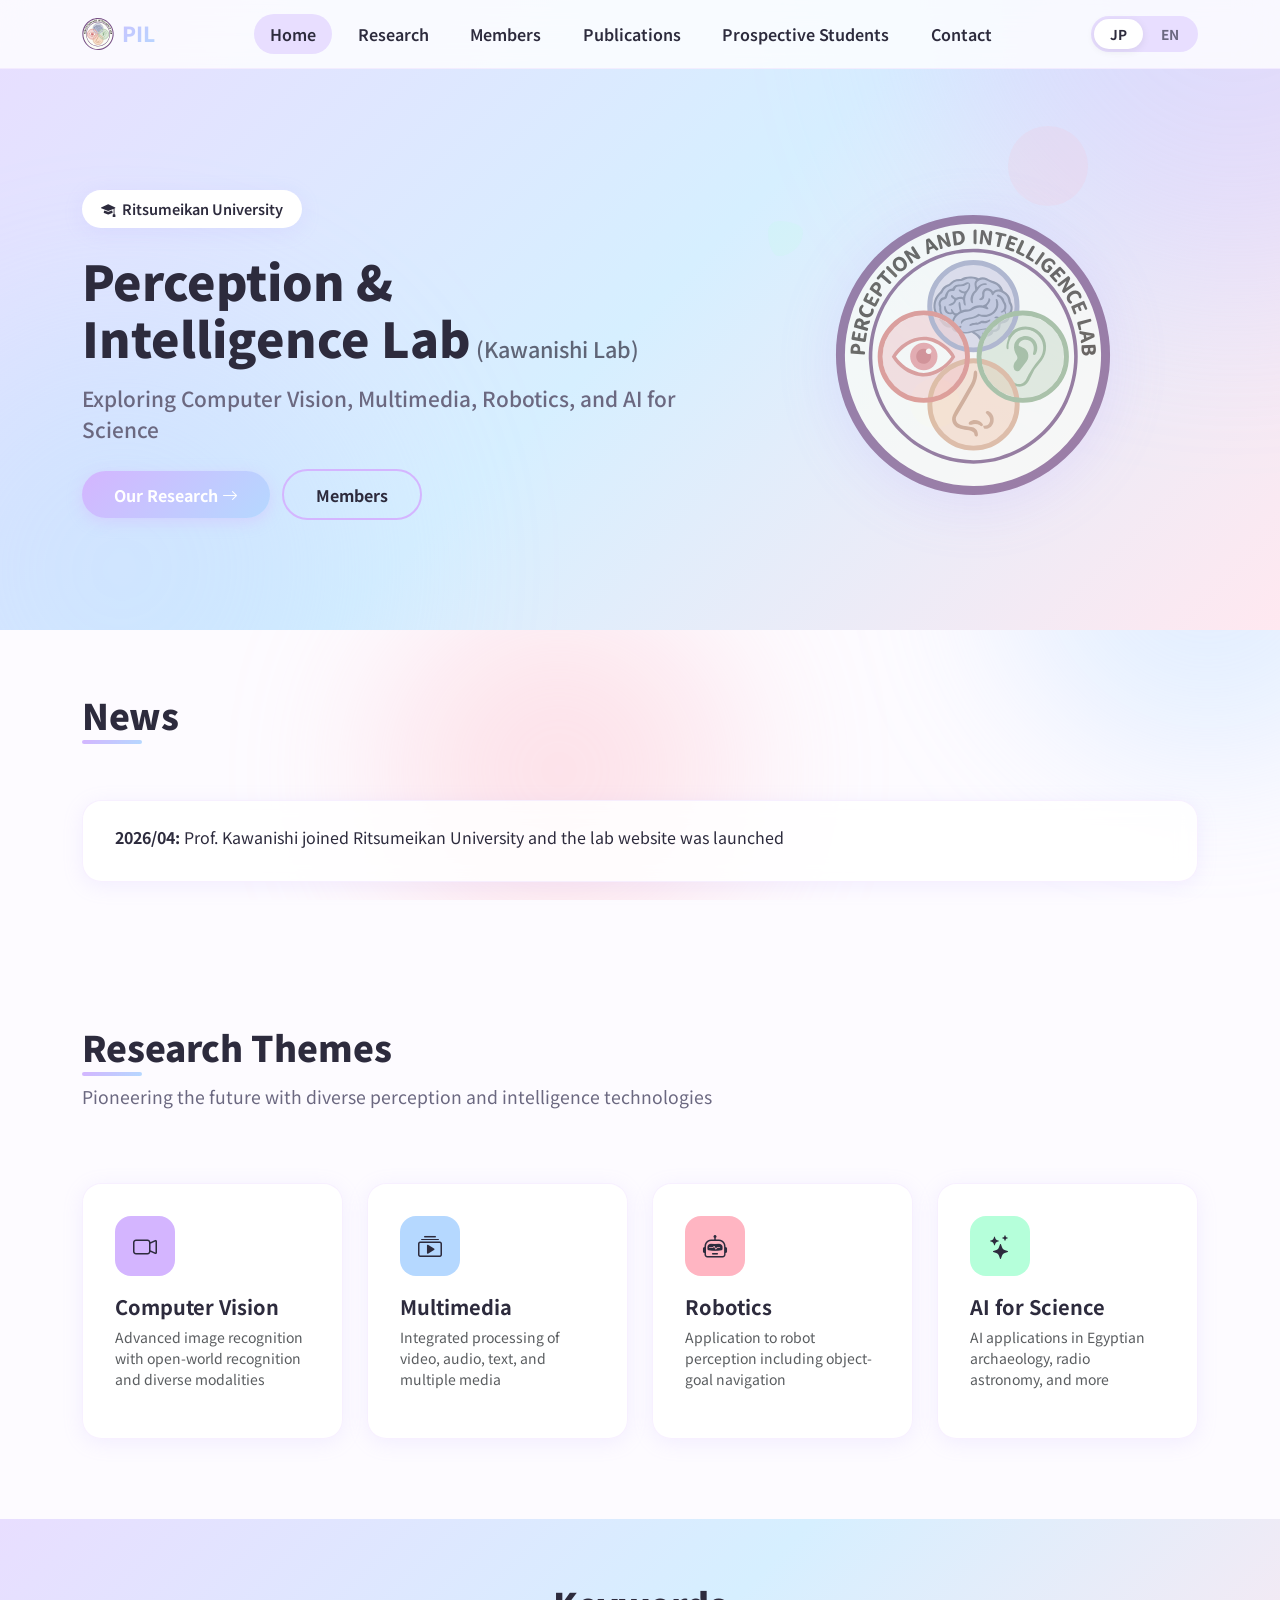
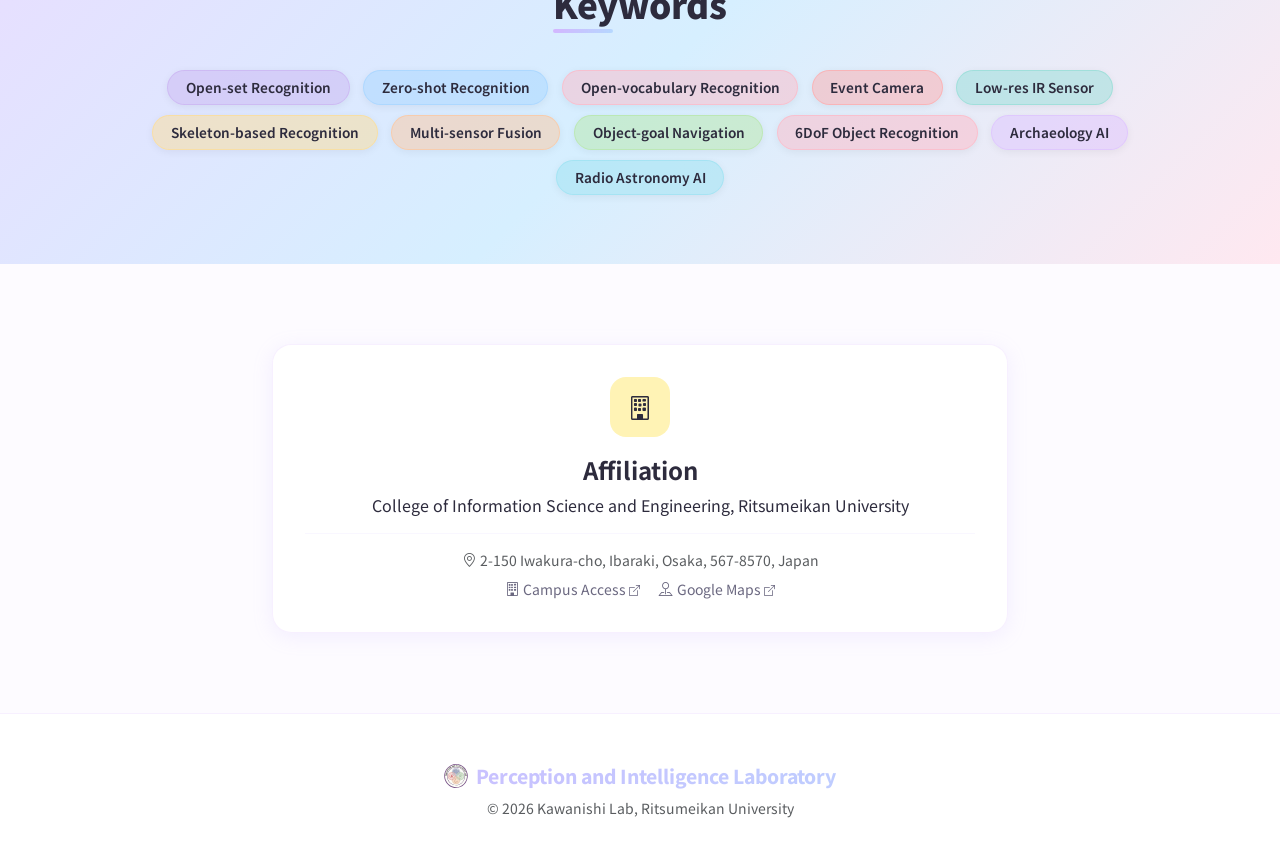
==== en/index.html @ 3cf5791e "edit" ====
<!DOCTYPE html>
<html lang="en">
  <head>
  <meta charset="UTF-8">
  <meta name="viewport" content="width=device-width, initial-scale=1.0">
  <title>Perception and Intelligence Lab - Ritsumeikan University</title>
  <meta name="description" content="Perception and Intelligence Laboratory (Kawanishi Lab), Ritsumeikan University - Computer Vision, Multimedia, Robotics, AI for Science">
  <meta name="keywords" content="知覚知能研究室, Perception and Intelligence Lab, PIL, Kawanishi Lab, 川西研究室, 立命館大学, Ritsumeikan University, Computer Vision, Multimedia, Robotics, AI for Science, Open-world Recognition, Multi-modal Recognition">
  <link rel="canonical" href="https://www.pil.ise.ritsumei.ac.jp/en/">
  <link rel="alternate" hreflang="ja" href="https://www.pil.ise.ritsumei.ac.jp/">
  <link rel="alternate" hreflang="en" href="https://www.pil.ise.ritsumei.ac.jp/en/">
  <!-- Open Graph -->
  <meta property="og:title" content="Perception and Intelligence Lab - Ritsumeikan University">
  <meta property="og:description" content="Perception and Intelligence Laboratory (Kawanishi Lab), Ritsumeikan University. Research on Computer Vision, Multimedia, Robotics, and AI for Science.">
  <meta property="og:url" content="https://www.pil.ise.ritsumei.ac.jp/en/">
  <meta property="og:type" content="website">
  <meta property="og:site_name" content="Perception and Intelligence Laboratory">
  <meta property="og:image" content="https://www.pil.ise.ritsumei.ac.jp/img/og-image.png">
  <meta property="og:image:width" content="1200">
  <meta property="og:image:height" content="630">
  <meta property="og:locale" content="en_US">
  <meta property="og:locale:alternate" content="ja_JP">
  <meta name="twitter:card" content="summary_large_image">
  <meta name="twitter:title" content="Perception and Intelligence Lab - Ritsumeikan University">
  <meta name="twitter:description" content="Perception and Intelligence Laboratory (Kawanishi Lab), Ritsumeikan University. Computer Vision, Multimedia, Robotics, AI for Science.">
  <meta name="twitter:image" content="https://www.pil.ise.ritsumei.ac.jp/img/og-image.png">
  <!-- Google tag (gtag.js) -->
  <script async src="https://www.googletagmanager.com/gtag/js?id=G-3G09NXXC9T"></script>
  <script>
    window.dataLayer = window.dataLayer || [];
    function gtag(){dataLayer.push(arguments);}
    gtag('js', new Date());

    gtag('config', 'G-3G09NXXC9T');
  </script>
  <link href="https://cdn.jsdelivr.net/npm/bootstrap@5.3.3/dist/css/bootstrap.min.css" rel="stylesheet">
  <link href="https://cdn.jsdelivr.net/npm/bootstrap-icons@1.11.3/font/bootstrap-icons.css" rel="stylesheet">
  <link href="https://fonts.googleapis.com/css2?family=Inter:wght@400;500;600;700;800;900&family=Noto+Sans+JP:wght@400;500;600;700;800;900&display=swap" rel="stylesheet">
  <link href="../css/style.css" rel="stylesheet">
  <!-- Structured Data -->
  <script type="application/ld+json">
  {
    "@context": "https://schema.org",
    "@type": "ResearchOrganization",
    "name": "Perception and Intelligence Laboratory",
    "alternateName": ["知覚知能研究室", "川西研究室", "Kawanishi Lab", "PIL"],
    "url": "https://www.pil.ise.ritsumei.ac.jp/en/",
    "parentOrganization": {
      "@type": "CollegeOrUniversity",
      "name": "Ritsumeikan University",
      "alternateName": "立命館大学",
      "url": "https://www.ritsumei.ac.jp/"
    },
    "department": {
      "@type": "Organization",
      "name": "College of Information Science and Engineering",
      "alternateName": "情報理工学部"
    },
    "address": {
      "@type": "PostalAddress",
      "streetAddress": "2-150 Iwakura-cho",
      "addressLocality": "Ibaraki",
      "addressRegion": "Osaka",
      "postalCode": "567-8570",
      "addressCountry": "JP"
    },
    "knowsAbout": ["Computer Vision", "Multimedia", "Robotics", "AI for Science", "Open-world Recognition", "Multi-modal Recognition", "Pattern Recognition"]
  }
  </script>
</head>
<body>

  <!-- Background Blobs -->
  <div class="blob-bg">
    <div class="blob blob-1"></div>
    <div class="blob blob-2"></div>
    <div class="blob blob-3"></div>
  </div>

  <!-- Navbar -->
  <nav class="navbar navbar-expand-lg fixed-top">
    <div class="container">
      <a class="navbar-brand d-flex align-items-center" href="index.html">
        <img src="../img/logo.svg" alt="PIL Logo" width="32" height="32" class="me-2">PIL
      </a>
      <button class="navbar-toggler border-0" type="button" data-bs-toggle="collapse" data-bs-target="#navMain">
        <span class="navbar-toggler-icon"></span>
      </button>
      <div class="collapse navbar-collapse" id="navMain">
        <ul class="navbar-nav mx-auto">
          <li class="nav-item"><a class="nav-link active" href="index.html">Home</a></li>
          <li class="nav-item"><a class="nav-link" href="research.html">Research</a></li>
          <li class="nav-item"><a class="nav-link" href="members.html">Members</a></li>
          <li class="nav-item"><a class="nav-link" href="publications.html">Publications</a></li>
          <li class="nav-item"><a class="nav-link" href="join.html">Prospective Students</a></li>
          <li class="nav-item"><a class="nav-link" href="contact.html">Contact</a></li>
        </ul>
        <div class="lang-toggle">
          <button class="btn" data-lang="ja" onclick="window.location.href='../index.html'">JP</button>
          <button class="btn active" data-lang="en">EN</button>
        </div>
      </div>
    </div>
  </nav>

  <!-- Hero Section -->
  <section class="hero-section">
    <div class="floating-shapes">
      <div class="shape shape-1"></div>
      <div class="shape shape-2"></div>
      <div class="shape shape-3"></div>
    </div>
    <div class="container">
      <div class="row align-items-center">
        <div class="col-lg-7 hero-content">
          <div class="hero-badge fade-in-up">
            <i class="bi bi-mortarboard-fill me-1"></i> <a href="https://en.ritsumei.ac.jp/" class="text-decoration-none" style="color: inherit;">Ritsumeikan University</a>
          </div>
          <h1 class="hero-title fade-in-up delay-1">
            Perception &amp;<br>Intelligence Lab<small style="font-size: 0.45em; font-weight: 500; opacity: 0.7;"> (Kawanishi Lab)</small>
          </h1>
          <p class="hero-subtitle fade-in-up delay-2">
            Exploring Computer Vision, Multimedia, Robotics, and AI for Science
          </p>
          <div class="mt-4 fade-in-up delay-3">
            <a href="research.html" class="btn btn-pop me-2">
              Our Research <i class="bi bi-arrow-right"></i>
            </a>
            <a href="members.html" class="btn btn-outline-pop">
              Members
            </a>
          </div>
        </div>
        <div class="col-lg-5 d-none d-lg-block fade-in-up delay-4">
          <div class="text-center">
            <img src="../img/logo.svg" alt="PIL Logo" class="hero-logo-img" style="width: 280px; height: 280px; opacity: 0.7; filter: drop-shadow(0 8px 30px rgba(180,160,255,0.3));">
          </div>
        </div>
      </div>
    </div>
  </section>

  <!-- News -->
  <section class="section" style="padding: 4rem 0;">
    <div class="container">
      <h2 class="section-title fade-in-up">News</h2>
      <p class="section-subtitle fade-in-up delay-1"></p>
      <div class="pop-card fade-in-up delay-2" style="padding: 1.5rem 2rem;">
        <ul class="list-unstyled mb-0">
          <li class="mb-2"><strong>2026/04:</strong> Prof. Kawanishi joined Ritsumeikan University and the lab website was launched</li>
        </ul>
      </div>
    </div>
  </section>

  <!-- Research Themes Overview -->
  <section class="section">
    <div class="container">
      <h2 class="section-title fade-in-up">Research Themes</h2>
      <p class="section-subtitle fade-in-up delay-1">Pioneering the future with diverse perception and intelligence technologies</p>

      <div class="row g-4 mt-2">
        <div class="col-md-6 col-lg-3 fade-in-up delay-2">
          <div class="pop-card">
            <div class="card-icon icon-purple"><i class="bi bi-camera-video"></i></div>
            <h5>Computer Vision</h5>
            <p class="text-muted small">Advanced image recognition with open-world recognition and diverse modalities</p>
          </div>
        </div>
        <div class="col-md-6 col-lg-3 fade-in-up delay-3">
          <div class="pop-card">
            <div class="card-icon icon-blue"><i class="bi bi-collection-play"></i></div>
            <h5>Multimedia</h5>
            <p class="text-muted small">Integrated processing of video, audio, text, and multiple media</p>
          </div>
        </div>
        <div class="col-md-6 col-lg-3 fade-in-up delay-4">
          <div class="pop-card">
            <div class="card-icon icon-pink"><i class="bi bi-robot"></i></div>
            <h5>Robotics</h5>
            <p class="text-muted small">Application to robot perception including object-goal navigation</p>
          </div>
        </div>
        <div class="col-md-6 col-lg-3 fade-in-up delay-5">
          <div class="pop-card">
            <div class="card-icon icon-mint"><i class="bi bi-stars"></i></div>
            <h5>AI for Science</h5>
            <p class="text-muted small">AI applications in Egyptian archaeology, radio astronomy, and more</p>
          </div>
        </div>
      </div>
    </div>
  </section>

  <!-- Keywords -->
  <section class="section" style="background: var(--gradient-hero); padding: 4rem 0;">
    <div class="container text-center">
      <h2 class="section-title fade-in-up">Keywords</h2>
      <div class="mt-4 fade-in-up delay-1">
        <span class="keyword-tag kw-lavender">Open-set Recognition</span>
        <span class="keyword-tag kw-sky">Zero-shot Recognition</span>
        <span class="keyword-tag kw-rose">Open-vocabulary Recognition</span>
        <span class="keyword-tag kw-coral">Event Camera</span>
        <span class="keyword-tag kw-teal">Low-res IR Sensor</span>
        <span class="keyword-tag kw-honey">Skeleton-based Recognition</span>
        <span class="keyword-tag kw-peach">Multi-sensor Fusion</span>
        <span class="keyword-tag kw-lime">Object-goal Navigation</span>
        <span class="keyword-tag kw-rose">6DoF Object Recognition</span>
        <span class="keyword-tag kw-lilac">Archaeology AI</span>
        <span class="keyword-tag kw-aqua">Radio Astronomy AI</span>
      </div>
    </div>
  </section>

  <!-- Affiliation -->
  <section class="section">
    <div class="container">
      <div class="row justify-content-center">
        <div class="col-lg-8">
          <div class="pop-card text-center fade-in-up">
            <div class="card-icon icon-yellow mx-auto"><i class="bi bi-building"></i></div>
            <h4>Affiliation</h4>
            <p class="mb-1"><a href="https://en.ritsumei.ac.jp/ise/" class="text-decoration-none" style="color: inherit;">College of Information Science and Engineering</a>, <a href="https://en.ritsumei.ac.jp/" class="text-decoration-none" style="color: inherit;">Ritsumeikan University</a></p>
            <hr class="my-3" style="border-color: var(--pastel-lavender);">
            <p class="text-muted small mb-2">
              <i class="bi bi-geo-alt me-1"></i>2-150 Iwakura-cho, Ibaraki, Osaka, 567-8570, Japan
            </p>
            <p class="small mb-0">
              <a href="https://en.ritsumei.ac.jp/access/" target="_blank" class="text-decoration-none me-3" style="color: var(--text-muted);">
                <i class="bi bi-building me-1"></i>Campus Access <i class="bi bi-box-arrow-up-right" style="font-size: 0.8em;"></i>
              </a>
              <a href="https://maps.app.goo.gl/bYF9d4JKR2aWMT3WA" target="_blank" class="text-decoration-none" style="color: var(--text-muted);">
                <i class="bi bi-pin-map me-1"></i>Google Maps <i class="bi bi-box-arrow-up-right" style="font-size: 0.8em;"></i>
              </a>
            </p>
          </div>
        </div>
      </div>
    </div>
  </section>

  <!-- Footer -->
  <footer class="footer">
    <div class="container text-center">
      <p class="footer-brand mb-2">
        <img src="../img/logo.svg" alt="PIL" width="24" height="24" class="me-1" style="vertical-align: -4px;"> Perception and Intelligence Laboratory
      </p>
      <p class="text-muted small mb-0">&copy; 2026 Kawanishi Lab, Ritsumeikan University</p>
    </div>
  </footer>

  <script src="https://cdn.jsdelivr.net/npm/bootstrap@5.3.3/dist/js/bootstrap.bundle.min.js"></script>
  <script src="../js/lang.js"></script>
</body>
</html>
---- css/style.css ----
/* ============================================
   Kawanishi Lab - Pastel Pop Theme
   ============================================ */

:root {
  --pastel-pink: #FFB5C2;
  --pastel-blue: #B5D8FF;
  --pastel-purple: #D4B5FF;
  --pastel-mint: #B5FFDA;
  --pastel-yellow: #FFF3B5;
  --pastel-orange: #FFD4B5;
  --pastel-lavender: #E8DEFF;
  --pastel-sky: #D6EFFF;
  --bg-light: #FDFBFF;
  --text-dark: #2D2B3D;
  --text-muted: #6B6880;
  --card-shadow: 0 4px 20px rgba(180, 160, 255, 0.15);
  --card-hover-shadow: 0 8px 32px rgba(180, 160, 255, 0.25);
  --gradient-hero: linear-gradient(135deg, #E8DEFF 0%, #D6EFFF 50%, #FFE8F0 100%);
  --gradient-accent: linear-gradient(135deg, #D4B5FF, #B5D8FF);
  --border-radius-lg: 1.2rem;
  --border-radius-md: 0.8rem;
}

/* Global */
body {
  font-family: 'Noto Sans JP', 'Inter', sans-serif;
  background-color: var(--bg-light);
  color: var(--text-dark);
  overflow-x: hidden;
}

h1, h2, h3, h4, h5, h6 {
  font-weight: 700;
}

/* Animated background blobs */
.blob-bg {
  position: fixed;
  top: 0; left: 0;
  width: 100%; height: 100%;
  z-index: -1;
  overflow: hidden;
  pointer-events: none;
}

.blob {
  position: absolute;
  border-radius: 50%;
  filter: blur(80px);
  opacity: 0.35;
  animation: blobFloat 20s ease-in-out infinite alternate;
}

.blob-1 {
  width: 500px; height: 500px;
  background: var(--pastel-purple);
  top: -10%; left: -5%;
  animation-delay: 0s;
}
.blob-2 {
  width: 400px; height: 400px;
  background: var(--pastel-blue);
  top: 40%; right: -10%;
  animation-delay: -5s;
}
.blob-3 {
  width: 350px; height: 350px;
  background: var(--pastel-pink);
  bottom: -5%; left: 30%;
  animation-delay: -10s;
}

@keyframes blobFloat {
  0%   { transform: translate(0, 0) scale(1); }
  33%  { transform: translate(30px, -30px) scale(1.05); }
  66%  { transform: translate(-20px, 20px) scale(0.95); }
  100% { transform: translate(10px, -10px) scale(1.02); }
}

/* Navbar */
.navbar {
  background: rgba(255, 255, 255, 0.8) !important;
  backdrop-filter: blur(20px);
  -webkit-backdrop-filter: blur(20px);
  border-bottom: 1px solid rgba(212, 181, 255, 0.2);
  padding: 0.8rem 0;
  transition: all 0.3s ease;
}

.navbar-brand {
  font-weight: 800;
  font-size: 1.3rem;
  background: var(--gradient-accent);
  -webkit-background-clip: text;
  -webkit-text-fill-color: transparent;
  background-clip: text;
}

.nav-link {
  font-weight: 600;
  color: var(--text-dark) !important;
  margin: 0 0.3rem;
  padding: 0.5rem 1rem !important;
  border-radius: 2rem;
  transition: all 0.3s ease;
  position: relative;
}

.nav-link:hover,
.nav-link.active {
  background: var(--pastel-lavender);
  color: var(--text-dark) !important;
}

/* Language Toggle */
.lang-toggle {
  display: inline-flex;
  background: var(--pastel-lavender);
  border-radius: 2rem;
  padding: 3px;
  gap: 2px;
}

.lang-toggle .btn {
  border: none;
  border-radius: 2rem;
  padding: 0.3rem 1rem;
  font-size: 0.85rem;
  font-weight: 700;
  color: var(--text-muted);
  background: transparent;
  transition: all 0.3s ease;
}

.lang-toggle .btn.active {
  background: white;
  color: var(--text-dark);
  box-shadow: 0 2px 8px rgba(0,0,0,0.08);
}

/* Hero Section */
.hero-section {
  background: var(--gradient-hero);
  min-height: 70vh;
  display: flex;
  align-items: center;
  position: relative;
  overflow: hidden;
  padding-top: 80px;
}

.hero-section::before {
  content: '';
  position: absolute;
  top: -50%;
  right: -20%;
  width: 600px;
  height: 600px;
  background: var(--pastel-purple);
  border-radius: 50%;
  filter: blur(100px);
  opacity: 0.3;
}

.hero-section::after {
  content: '';
  position: absolute;
  bottom: -30%;
  left: -10%;
  width: 500px;
  height: 500px;
  background: var(--pastel-blue);
  border-radius: 50%;
  filter: blur(100px);
  opacity: 0.3;
}

.hero-content {
  position: relative;
  z-index: 1;
}

.hero-title {
  font-size: 3rem;
  font-weight: 900;
  line-height: 1.2;
  margin-bottom: 1rem;
}

.hero-subtitle {
  font-size: 1.3rem;
  font-weight: 500;
  color: var(--text-muted);
}

.hero-badge {
  display: inline-block;
  background: white;
  padding: 0.5rem 1.2rem;
  border-radius: 2rem;
  font-weight: 600;
  font-size: 0.9rem;
  color: var(--text-dark);
  box-shadow: var(--card-shadow);
  margin-bottom: 1.5rem;
}

/* Cards */
.pop-card {
  background: rgba(255, 255, 255, 0.85);
  backdrop-filter: blur(10px);
  border: 1px solid rgba(212, 181, 255, 0.2);
  border-radius: var(--border-radius-lg);
  padding: 2rem;
  box-shadow: var(--card-shadow);
  transition: all 0.4s cubic-bezier(0.175, 0.885, 0.32, 1.275);
  height: 100%;
}

.pop-card:hover {
  transform: translateY(-6px);
  box-shadow: var(--card-hover-shadow);
}

.pop-card .card-icon {
  width: 60px;
  height: 60px;
  border-radius: 1rem;
  display: flex;
  align-items: center;
  justify-content: center;
  font-size: 1.5rem;
  margin-bottom: 1.2rem;
}

.icon-purple { background: var(--pastel-purple); }
.icon-blue   { background: var(--pastel-blue); }
.icon-pink   { background: var(--pastel-pink); }
.icon-mint   { background: var(--pastel-mint); }
.icon-yellow { background: var(--pastel-yellow); }
.icon-orange { background: var(--pastel-orange); }

/* Section Styling */
.section {
  padding: 5rem 0;
}

.section-title {
  font-size: 2.2rem;
  font-weight: 900;
  margin-bottom: 1rem;
  position: relative;
  display: inline-block;
}

.section-title::after {
  content: '';
  position: absolute;
  bottom: -8px;
  left: 0;
  width: 60px;
  height: 4px;
  background: var(--gradient-accent);
  border-radius: 2px;
}

.section-subtitle {
  color: var(--text-muted);
  font-size: 1.1rem;
  margin-bottom: 3rem;
}

/* Tag / Chip */
.pop-tag {
  display: inline-block;
  padding: 0.35rem 1rem;
  border-radius: 2rem;
  font-size: 0.85rem;
  font-weight: 600;
  margin: 0.25rem;
  background: var(--pastel-lavender);
  color: var(--text-dark);
  transition: all 0.3s ease;
}

.pop-tag:hover {
  transform: scale(1.05);
}

.pop-tag.tag-purple { background: var(--pastel-purple); }
.pop-tag.tag-blue   { background: var(--pastel-blue); }
.pop-tag.tag-pink   { background: var(--pastel-pink); }
.pop-tag.tag-mint   { background: var(--pastel-mint); }
.pop-tag.tag-yellow { background: var(--pastel-yellow); }
.pop-tag.tag-orange { background: var(--pastel-orange); }

/* Publication Type Tag - outline pill style */
.pub-type-tag {
  display: inline-block;
  padding: 0.25rem 0.8rem;
  border-radius: 2rem;
  font-size: 0.72rem;
  font-weight: 600;
  margin: 0.25rem;
  background: transparent;
  color: var(--text-muted);
  border: 2.5px solid rgba(0,0,0,0.15);
  letter-spacing: 0.03em;
  transition: all 0.3s ease;
}

.pub-type-tag:hover {
  border-color: rgba(0,0,0,0.3);
}

.pub-type-tag.type-conference { color: #6a6a8a; border-color: #9a9abd; }
.pub-type-tag.type-journal    { color: #6a7a6a; border-color: #8ab08a; }

/* Keyword Tag - frosted glass with individual tint */
.keyword-tag {
  display: inline-block;
  padding: 0.4rem 1.1rem;
  border-radius: 2rem;
  font-size: 0.85rem;
  font-weight: 600;
  margin: 0.3rem;
  backdrop-filter: blur(12px);
  -webkit-backdrop-filter: blur(12px);
  color: var(--text-dark);
  transition: all 0.3s ease;
  box-shadow: 0 2px 8px rgba(0, 0, 0, 0.06);
}

.keyword-tag:hover {
  transform: scale(1.08);
  box-shadow: 0 4px 16px rgba(0, 0, 0, 0.1);
}

.kw-rose       { background: rgba(255,180,194,0.45); border: 1px solid rgba(255,180,194,0.6); }
.kw-lavender   { background: rgba(200,175,240,0.45); border: 1px solid rgba(200,175,240,0.6); }
.kw-sky        { background: rgba(160,210,255,0.45); border: 1px solid rgba(160,210,255,0.6); }
.kw-teal       { background: rgba(140,220,210,0.45); border: 1px solid rgba(140,220,210,0.6); }
.kw-lime       { background: rgba(180,230,160,0.45); border: 1px solid rgba(180,230,160,0.6); }
.kw-honey      { background: rgba(255,220,140,0.45); border: 1px solid rgba(255,220,140,0.6); }
.kw-peach      { background: rgba(255,195,150,0.45); border: 1px solid rgba(255,195,150,0.6); }
.kw-coral      { background: rgba(255,165,165,0.45); border: 1px solid rgba(255,165,165,0.6); }
.kw-lilac      { background: rgba(220,190,255,0.45); border: 1px solid rgba(220,190,255,0.6); }
.kw-aqua       { background: rgba(150,225,240,0.45); border: 1px solid rgba(150,225,240,0.6); }

/* Research Topic Cards */
.topic-card {
  background: rgba(255,255,255,0.9);
  border-radius: var(--border-radius-lg);
  padding: 1.8rem;
  border-left: 4px solid;
  box-shadow: var(--card-shadow);
  transition: all 0.3s ease;
  margin-bottom: 1.5rem;
}

.topic-card:hover {
  transform: translateX(6px);
  box-shadow: var(--card-hover-shadow);
}

.topic-card.border-purple { border-left-color: var(--pastel-purple); }
.topic-card.border-blue   { border-left-color: var(--pastel-blue); }
.topic-card.border-pink   { border-left-color: var(--pastel-pink); }
.topic-card.border-mint   { border-left-color: var(--pastel-mint); }

/* Research Paper Cards (Graphical Abstract) */
.paper-cards {
  display: grid;
  grid-template-columns: repeat(auto-fill, minmax(240px, 1fr));
  gap: 1.2rem;
  margin-top: 1.5rem;
}

.paper-card {
  background: rgba(255,255,255,0.9);
  border-radius: var(--border-radius-md);
  overflow: hidden;
  border: 1px solid rgba(212, 181, 255, 0.15);
  transition: all 0.3s ease;
}

.paper-card:hover {
  box-shadow: var(--card-hover-shadow);
  transform: translateY(-4px);
}

.paper-card .paper-thumb {
  width: 100%;
  aspect-ratio: 16 / 9;
  object-fit: cover;
  background: linear-gradient(135deg, #f0ebff 0%, #e8f4ff 50%, #fff0f3 100%);
  display: flex;
  align-items: center;
  justify-content: center;
  color: #b2bec3;
  font-size: 0.85rem;
}

.paper-card .paper-thumb img {
  width: 100%;
  height: 100%;
  object-fit: cover;
}

.paper-card .paper-body {
  padding: 1rem;
}

.paper-card .paper-title {
  font-size: 0.82rem;
  font-weight: 600;
  color: var(--text-dark);
  line-height: 1.4;
  margin-bottom: 0.4rem;
  display: -webkit-box;
  -webkit-line-clamp: 3;
  -webkit-box-orient: vertical;
  overflow: hidden;
}

.paper-card .paper-authors {
  font-size: 0.72rem;
  color: var(--text-muted);
  margin-bottom: 0.25rem;
}

.paper-card .paper-venue {
  font-size: 0.72rem;
  color: var(--text-muted);
  margin-bottom: 0;
  font-style: italic;
}
a.paper-card-link {
  text-decoration: none;
  color: inherit;
  display: block;
}
a.paper-card-link .paper-card {
  cursor: pointer;
}

/* Publication List */
.pub-item {
  background: rgba(255,255,255,0.85);
  border-radius: var(--border-radius-md);
  padding: 1.5rem;
  margin-bottom: 1rem;
  border: 1px solid rgba(212, 181, 255, 0.15);
  transition: all 0.3s ease;
}

.pub-item:hover {
  box-shadow: var(--card-shadow);
  transform: translateX(4px);
}

.pub-year-badge {
  display: inline-block;
  background: var(--gradient-accent);
  color: white;
  font-weight: 700;
  padding: 0.3rem 1rem;
  border-radius: 2rem;
  font-size: 0.9rem;
  margin-bottom: 1rem;
}

/* Member Card */
.member-card {
  background: rgba(255,255,255,0.9);
  border-radius: var(--border-radius-lg);
  padding: 2.5rem;
  text-align: center;
  box-shadow: var(--card-shadow);
  transition: all 0.4s cubic-bezier(0.175, 0.885, 0.32, 1.275);
}

.member-card:hover {
  transform: translateY(-8px);
  box-shadow: var(--card-hover-shadow);
}

.member-avatar {
  width: 120px;
  height: 120px;
  border-radius: 50%;
  background: var(--gradient-accent);
  display: flex;
  align-items: center;
  justify-content: center;
  font-size: 3rem;
  color: white;
  margin: 0 auto 1.5rem;
  box-shadow: 0 4px 20px rgba(212, 181, 255, 0.4);
}

.member-role {
  display: inline-block;
  background: var(--pastel-lavender);
  padding: 0.3rem 1rem;
  border-radius: 2rem;
  font-size: 0.85rem;
  font-weight: 600;
  margin-bottom: 0.8rem;
}

/* Button */
.btn-pop {
  background: var(--gradient-accent);
  color: white;
  border: none;
  border-radius: 2rem;
  padding: 0.7rem 2rem;
  font-weight: 700;
  transition: all 0.3s ease;
  box-shadow: 0 4px 15px rgba(212, 181, 255, 0.4);
}

.btn-pop:hover {
  transform: translateY(-2px);
  box-shadow: 0 6px 20px rgba(212, 181, 255, 0.6);
  color: white;
}

.btn-outline-pop {
  border: 2px solid var(--pastel-purple);
  color: var(--text-dark);
  border-radius: 2rem;
  padding: 0.7rem 2rem;
  font-weight: 700;
  background: transparent;
  transition: all 0.3s ease;
}

.btn-outline-pop:hover {
  background: var(--pastel-lavender);
  border-color: var(--pastel-purple);
  color: var(--text-dark);
  transform: translateY(-2px);
}

/* Footer */
.footer {
  background: rgba(255,255,255,0.9);
  backdrop-filter: blur(20px);
  border-top: 1px solid rgba(212, 181, 255, 0.2);
  padding: 3rem 0 2rem;
  position: relative;
  z-index: 1;
}

.footer-brand {
  font-weight: 800;
  font-size: 1.2rem;
  background: var(--gradient-accent);
  -webkit-background-clip: text;
  -webkit-text-fill-color: transparent;
  background-clip: text;
}

/* Page Header */
.page-header {
  background: var(--gradient-hero);
  padding: 8rem 0 4rem;
  position: relative;
  overflow: hidden;
}

.page-header::before {
  content: '';
  position: absolute;
  top: -30%;
  right: -10%;
  width: 400px;
  height: 400px;
  background: var(--pastel-purple);
  border-radius: 50%;
  filter: blur(80px);
  opacity: 0.25;
}

/* Animations */
.fade-in-up {
  opacity: 0;
  transform: translateY(30px);
  animation: fadeInUp 0.8s ease forwards;
}

@keyframes fadeInUp {
  to {
    opacity: 1;
    transform: translateY(0);
  }
}

.delay-1 { animation-delay: 0.1s; }
.delay-2 { animation-delay: 0.2s; }
.delay-3 { animation-delay: 0.3s; }
.delay-4 { animation-delay: 0.4s; }
.delay-5 { animation-delay: 0.5s; }
.delay-6 { animation-delay: 0.6s; }

/* Responsive */
@media (max-width: 768px) {
  .hero-title {
    font-size: 2rem;
  }
  .hero-section {
    min-height: 50vh;
  }
  .section {
    padding: 3rem 0;
  }
  .section-title {
    font-size: 1.7rem;
  }
}

/* Smooth scroll */
html {
  scroll-behavior: smooth;
}

/* Decorative floating shapes */
.floating-shapes {
  position: absolute;
  width: 100%;
  height: 100%;
  top: 0;
  left: 0;
  pointer-events: none;
  overflow: hidden;
  z-index: 0;
}

.shape {
  position: absolute;
  border-radius: 50%;
  opacity: 0.15;
}

.shape-1 {
  width: 80px; height: 80px;
  background: var(--pastel-pink);
  top: 20%; right: 15%;
  animation: float 6s ease-in-out infinite;
}

.shape-2 {
  width: 50px; height: 50px;
  background: var(--pastel-yellow);
  top: 60%; right: 25%;
  animation: float 8s ease-in-out infinite reverse;
}

.shape-3 {
  width: 35px; height: 35px;
  background: var(--pastel-mint);
  top: 35%; left: 60%;
  animation: float 7s ease-in-out infinite;
  border-radius: 30% 70% 70% 30% / 30% 30% 70% 70%;
}

@keyframes float {
  0%, 100% { transform: translateY(0) rotate(0deg); }
  50%      { transform: translateY(-20px) rotate(10deg); }
}
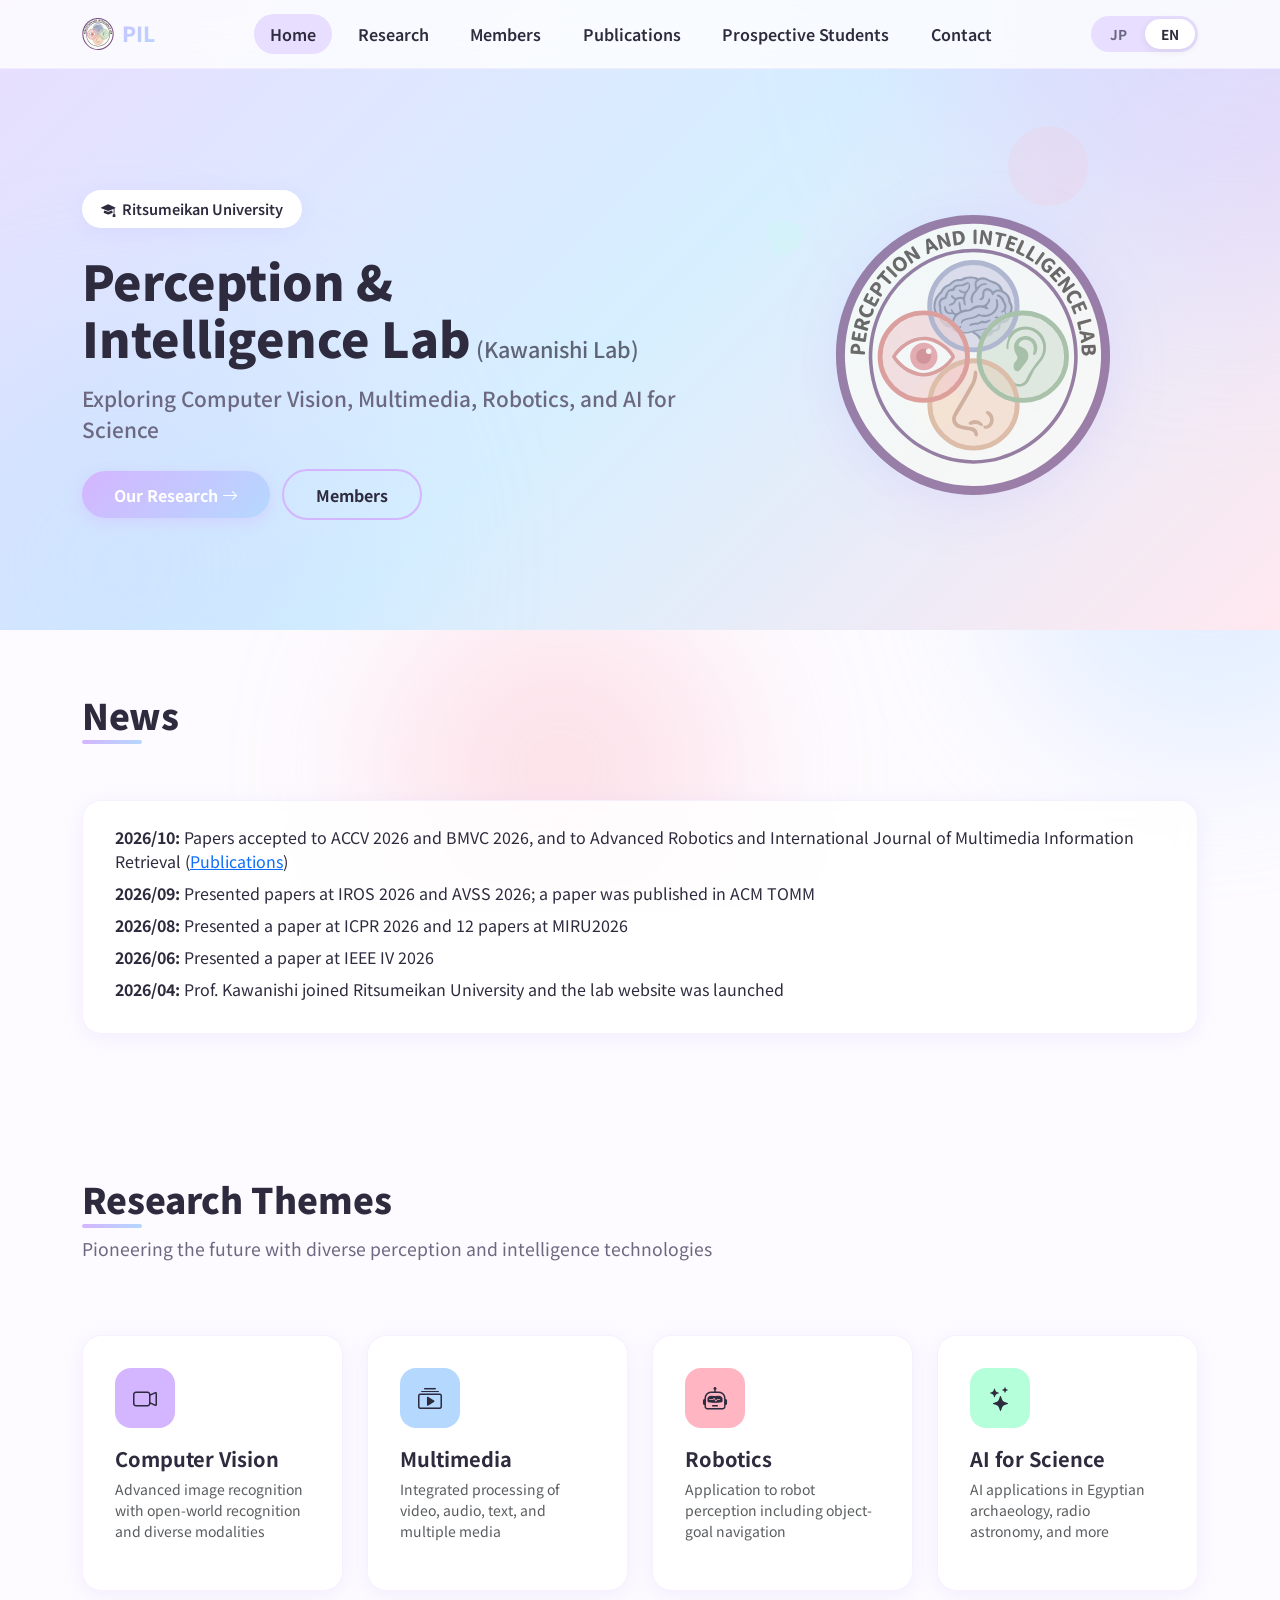
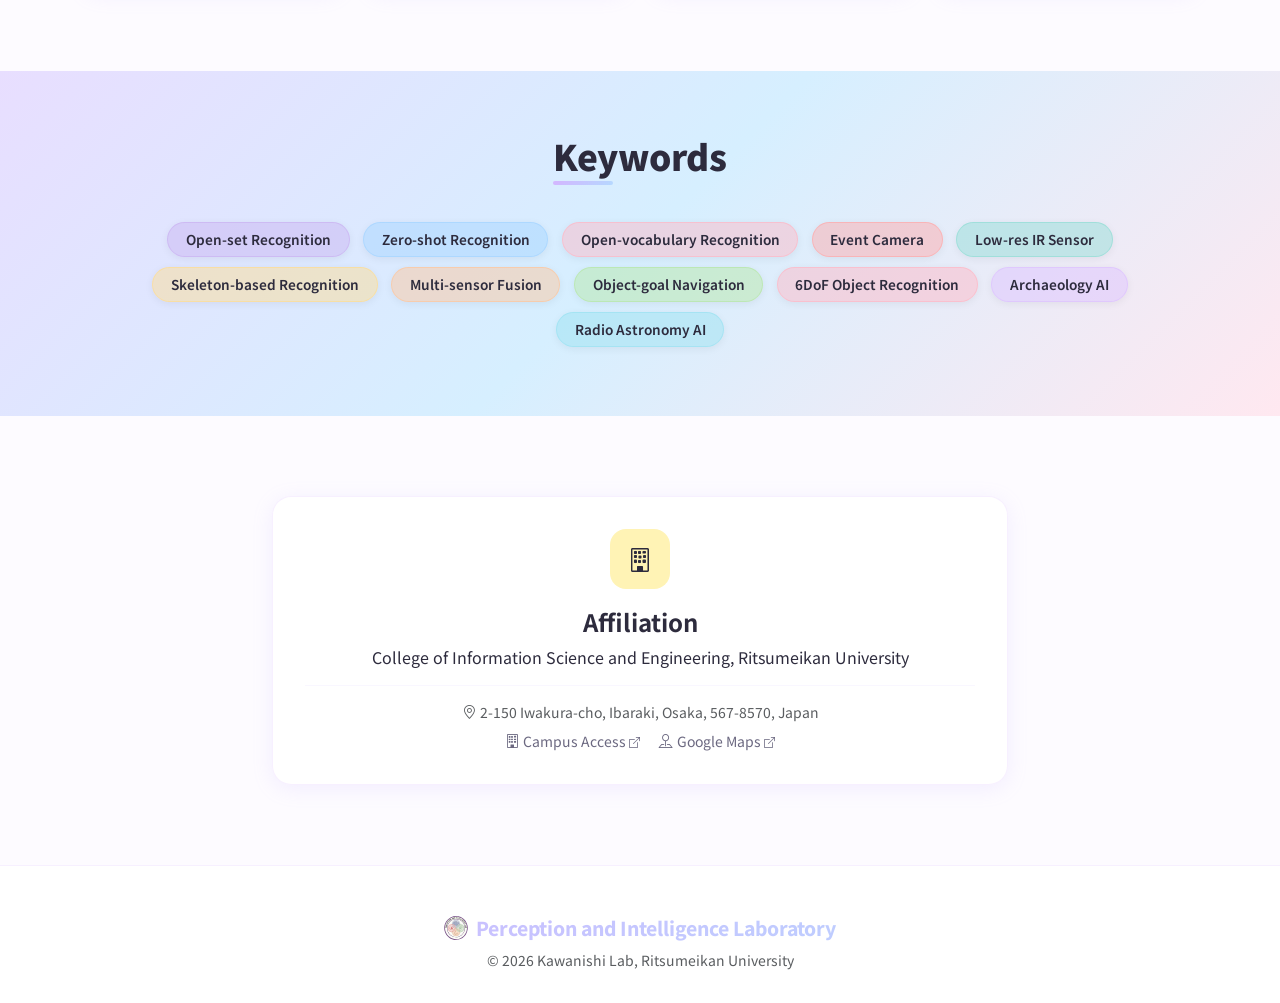
==== commit c589d856: "2026年の業績とニュースを更新" ====
--- a/en/index.html
+++ b/en/index.html
@@ -147,6 +147,10 @@
       <p class="section-subtitle fade-in-up delay-1"></p>
       <div class="pop-card fade-in-up delay-2" style="padding: 1.5rem 2rem;">
         <ul class="list-unstyled mb-0">
+          <li class="mb-2"><strong>2026/10:</strong> Papers accepted to ACCV 2026 and BMVC 2026, and to Advanced Robotics and International Journal of Multimedia Information Retrieval (<a href="publications.html">Publications</a>)</li>
+          <li class="mb-2"><strong>2026/09:</strong> Presented papers at IROS 2026 and AVSS 2026; a paper was published in ACM TOMM</li>
+          <li class="mb-2"><strong>2026/08:</strong> Presented a paper at ICPR 2026 and 12 papers at MIRU2026</li>
+          <li class="mb-2"><strong>2026/06:</strong> Presented a paper at IEEE IV 2026</li>
           <li class="mb-2"><strong>2026/04:</strong> Prof. Kawanishi joined Ritsumeikan University and the lab website was launched</li>
         </ul>
       </div>
--- a/css/style.css
+++ b/css/style.css
@@ -316,6 +316,9 @@
 
 .pub-type-tag.type-conference { color: #6a6a8a; border-color: #9a9abd; }
 .pub-type-tag.type-journal    { color: #6a7a6a; border-color: #8ab08a; }
+.pub-type-tag.type-preprint   { color: #8a6a7a; border-color: #bd9aad; }
+.pub-type-tag.type-domestic   { color: #8a7a5a; border-color: #c9b07a; }
+.pub-type-tag.type-article    { color: #5a7a8a; border-color: #8ab0c0; }
 
 /* Keyword Tag - frosted glass with individual tint */
 .keyword-tag {
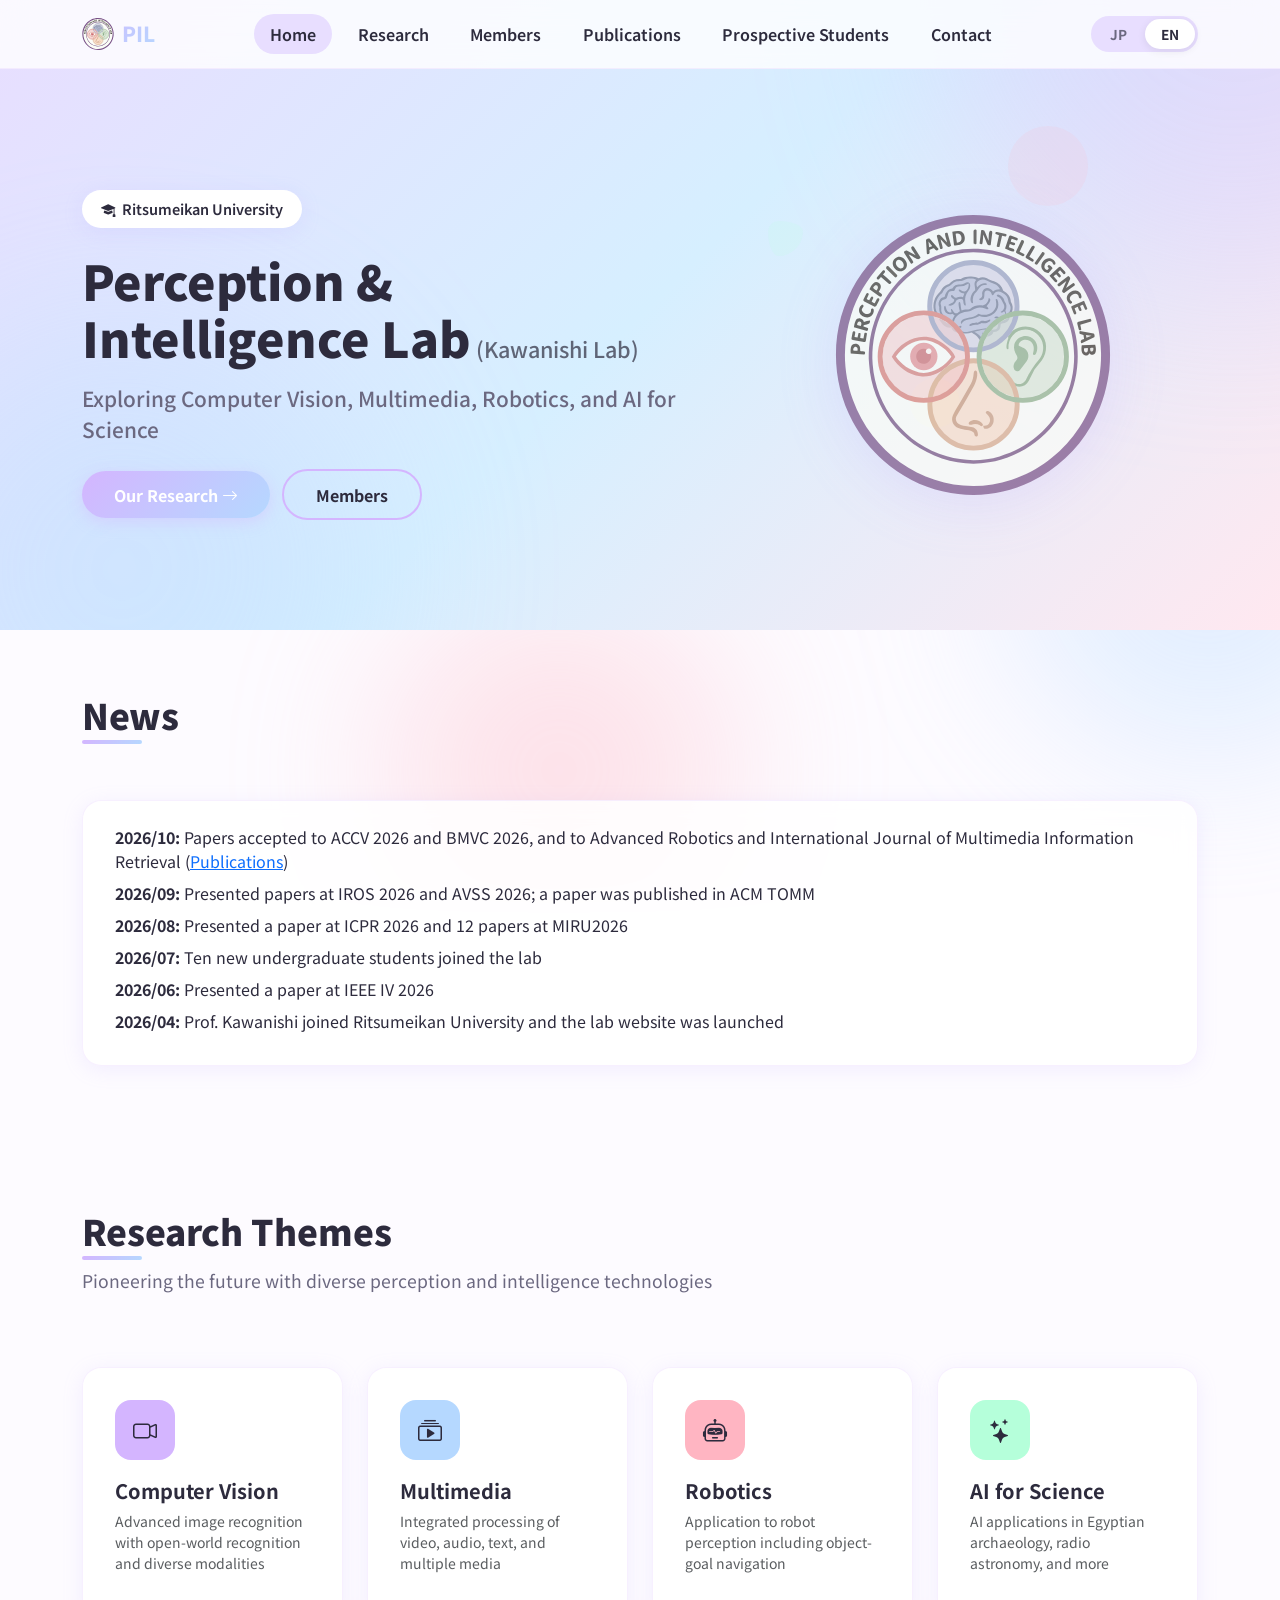
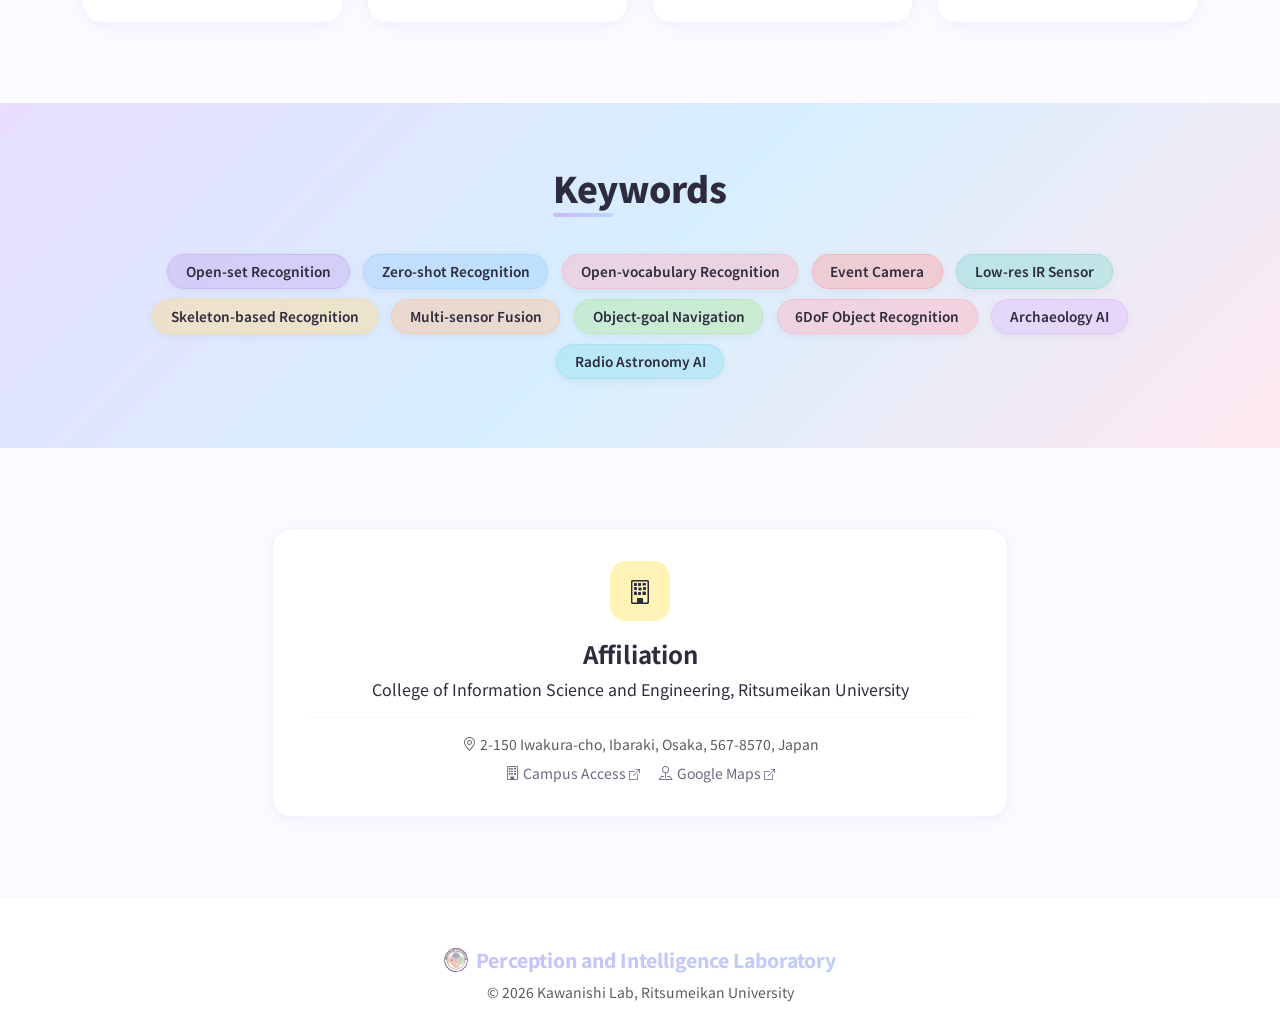
==== commit 8be87f97: "ニュースを更新" ====
--- a/en/index.html
+++ b/en/index.html
@@ -150,6 +150,7 @@
           <li class="mb-2"><strong>2026/10:</strong> Papers accepted to ACCV 2026 and BMVC 2026, and to Advanced Robotics and International Journal of Multimedia Information Retrieval (<a href="publications.html">Publications</a>)</li>
           <li class="mb-2"><strong>2026/09:</strong> Presented papers at IROS 2026 and AVSS 2026; a paper was published in ACM TOMM</li>
           <li class="mb-2"><strong>2026/08:</strong> Presented a paper at ICPR 2026 and 12 papers at MIRU2026</li>
+          <li class="mb-2"><strong>2026/07:</strong> Ten new undergraduate students joined the lab</li>
           <li class="mb-2"><strong>2026/06:</strong> Presented a paper at IEEE IV 2026</li>
           <li class="mb-2"><strong>2026/04:</strong> Prof. Kawanishi joined Ritsumeikan University and the lab website was launched</li>
         </ul>
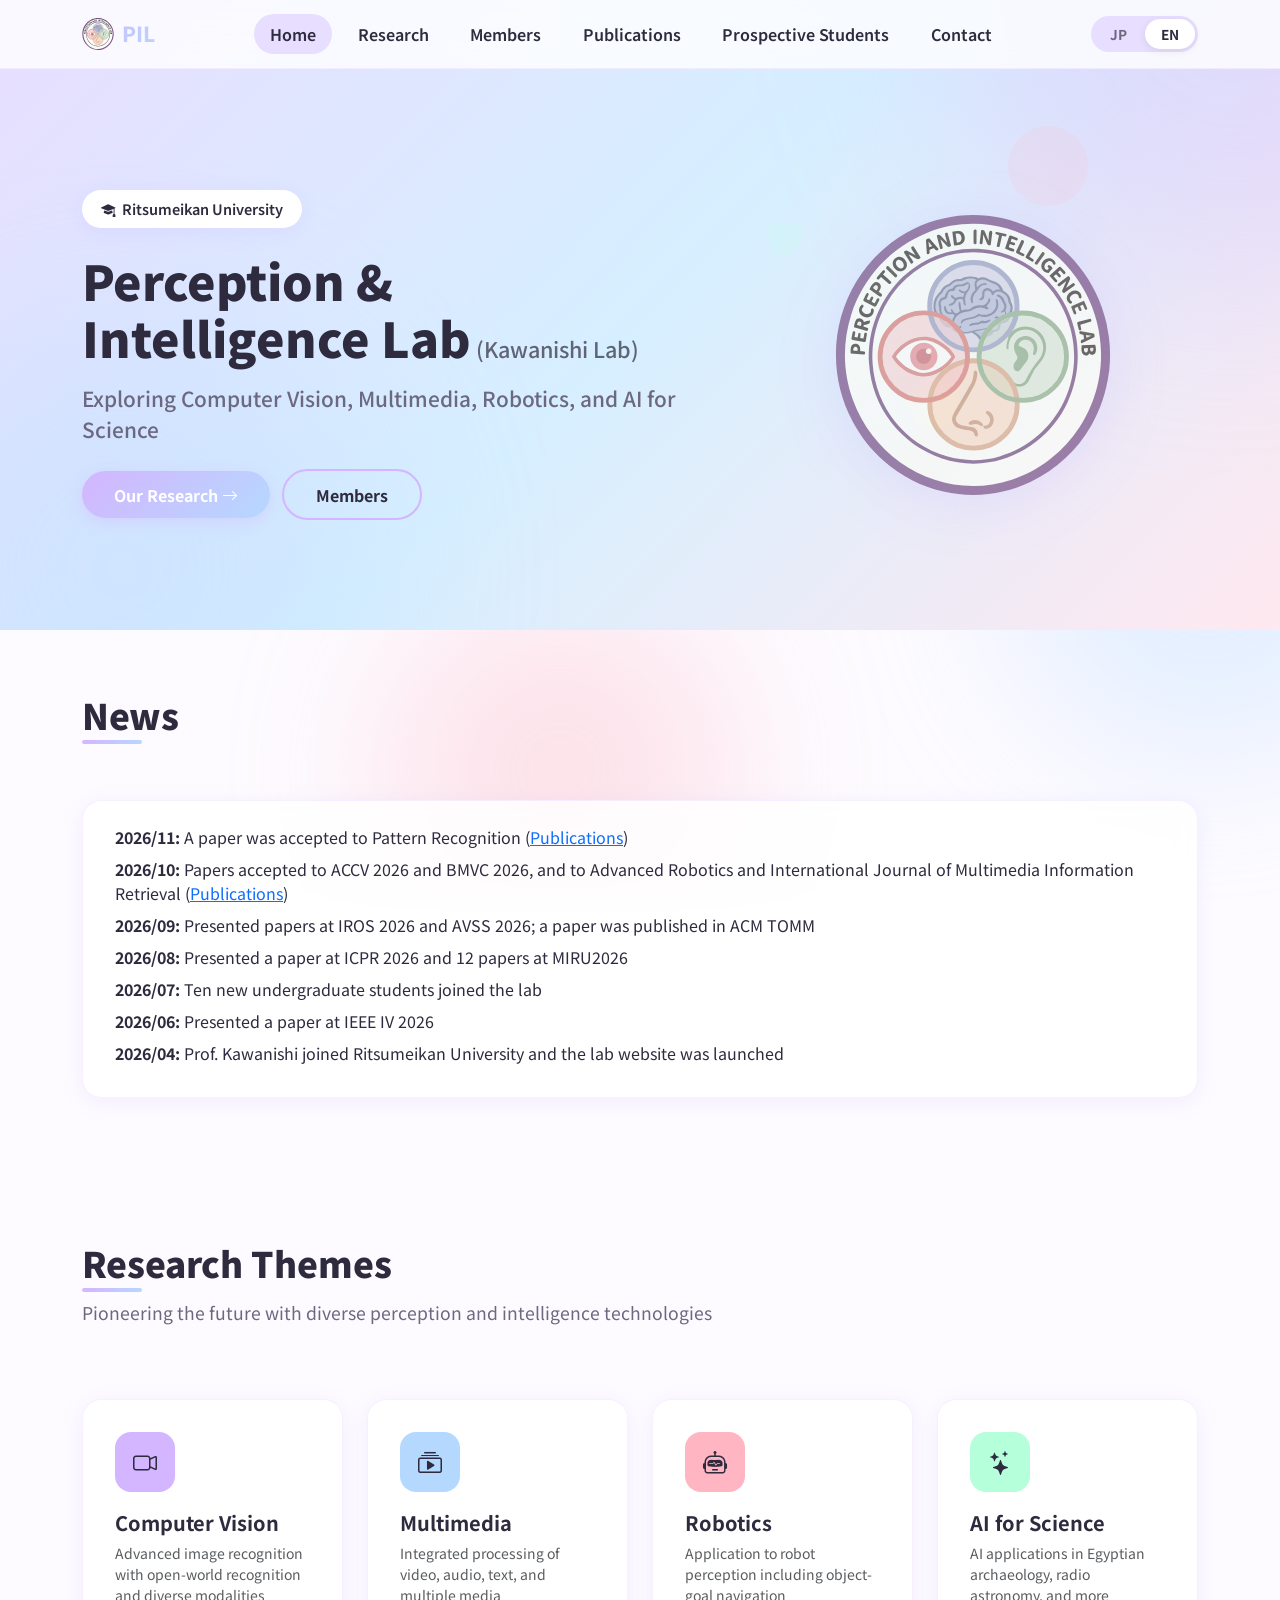
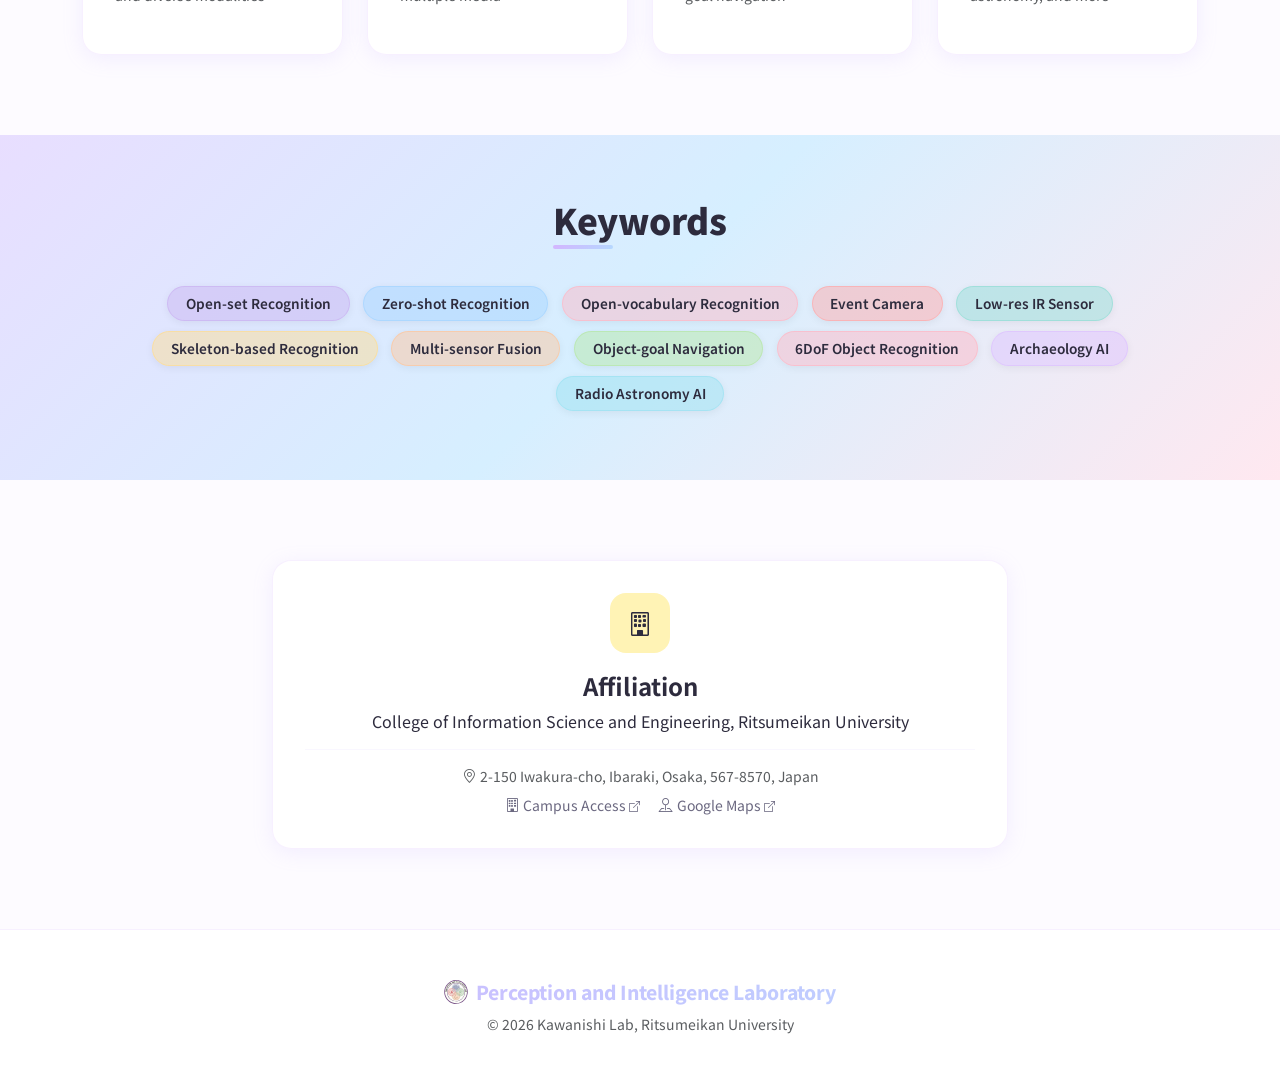
==== commit b66210a6: "Pattern Recognition採択論文を業績とニュースに追加 Co-Authored-By: Claude Opus 5.5 <noreply@anthropic.com>" ====
--- a/en/index.html
+++ b/en/index.html
@@ -147,6 +147,7 @@
       <p class="section-subtitle fade-in-up delay-1"></p>
       <div class="pop-card fade-in-up delay-2" style="padding: 1.5rem 2rem;">
         <ul class="list-unstyled mb-0">
+          <li class="mb-2"><strong>2026/11:</strong> A paper was accepted to Pattern Recognition (<a href="publications.html">Publications</a>)</li>
           <li class="mb-2"><strong>2026/10:</strong> Papers accepted to ACCV 2026 and BMVC 2026, and to Advanced Robotics and International Journal of Multimedia Information Retrieval (<a href="publications.html">Publications</a>)</li>
           <li class="mb-2"><strong>2026/09:</strong> Presented papers at IROS 2026 and AVSS 2026; a paper was published in ACM TOMM</li>
           <li class="mb-2"><strong>2026/08:</strong> Presented a paper at ICPR 2026 and 12 papers at MIRU2026</li>
